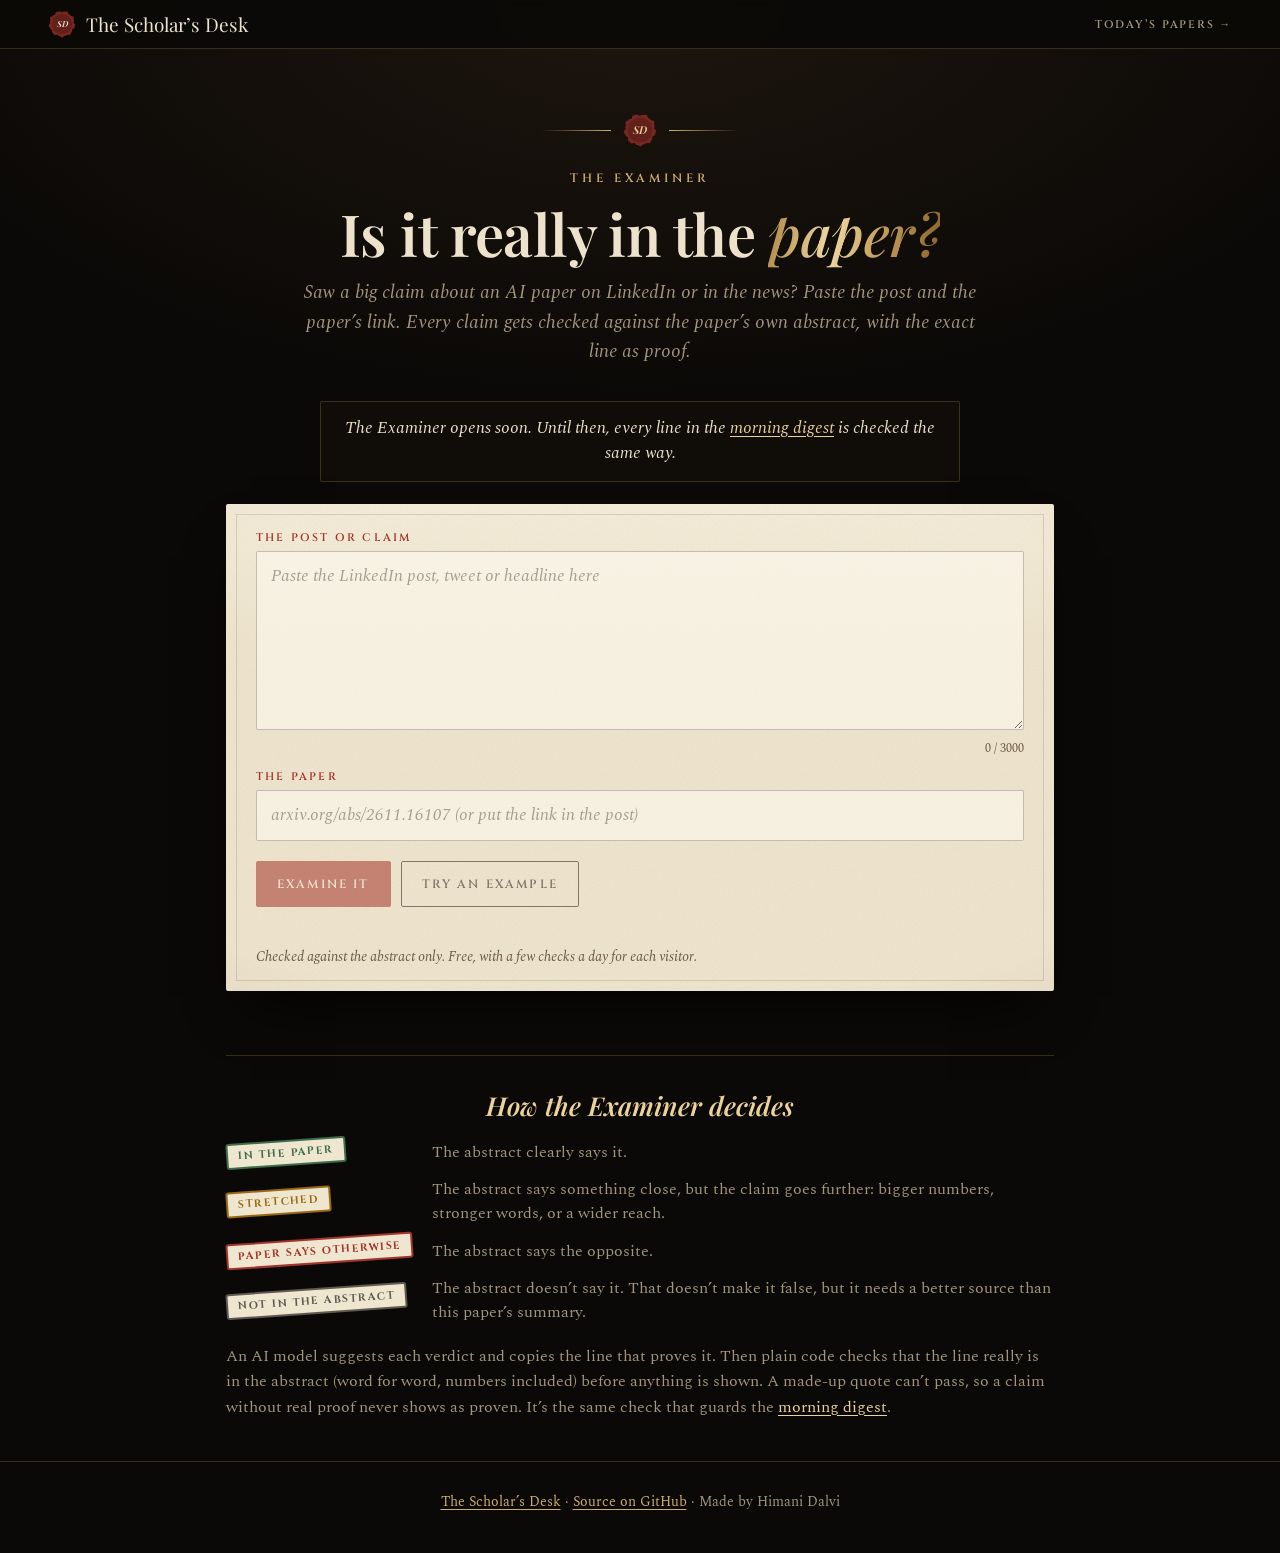
==== check.html @ 6f3ac888 "Add the Examiner: check a post's claims against the paper's abstract Results get their own link for " ====
<!doctype html>
<html lang="en">
<head>
<meta charset="utf-8">
<meta name="viewport" content="width=device-width, initial-scale=1, viewport-fit=cover">
<style>body{margin:0}[hidden]{display:none!important}</style>
<title>The Examiner · The Scholar's Desk</title>
<meta name="description" content="Saw a big claim about an AI paper? Paste the post and the paper link. Every claim is checked against the paper's own abstract, with the exact line as proof.">
<meta property="og:title" content="Is it really in the paper? · The Examiner">
<meta property="og:description" content="Paste a post about an AI paper. Every claim is checked against the paper's own abstract, with the exact line as proof.">
<meta property="og:type" content="website">
<meta property="og:url" content="https://hixyt.github.io/scholars-desk/check.html">
<meta property="og:image" content="https://hixyt.github.io/scholars-desk/assets/og-check.png">
<meta property="og:image:width" content="1200">
<meta property="og:image:height" content="630">
<meta property="og:image:alt" content="A parchment card with two claims, one stamped In the paper and one stamped Not in the abstract, under the words Is it really in the paper?">
<meta name="twitter:card" content="summary_large_image">
<meta name="theme-color" content="#0B0907">
<link rel="icon" type="image/svg+xml" href="assets/favicon.svg">
<link rel="stylesheet" href="https://fonts.googleapis.com/css2?family=Spectral:ital,wght@0,400;0,500;1,400&family=Playfair+Display:ital,wght@0,600;1,500;1,600&family=Cinzel:wght@500;600;700&family=IM+Fell+English:ital@0;1&display=swap">
<link rel="stylesheet" href="site/check.css?v=4ef207d2">
</head>
<body>
<header class="bar">
  <a class="brand" href="./">
    <svg width="28" height="28" viewBox="0 0 100 100" aria-hidden="true"><polygon data-seal fill="#7A2620"></polygon><circle cx="50" cy="50" r="36" fill="#62201B"></circle><text x="50" y="60" text-anchor="middle" fill="#EDE3CC" style="font:italic 600 30px var(--display)">SD</text></svg>
    The Scholar’s Desk
  </a>
  <a class="bar-link" href="./#folio">Today’s papers →</a>
</header>

<main class="wrap">
  <header class="head">
    <span class="orn" aria-hidden="true"><i></i><svg viewBox="0 0 100 100"><polygon data-seal fill="#7A2620"></polygon><circle cx="50" cy="50" r="36" fill="#62201B"></circle><text x="50" y="61" text-anchor="middle" fill="#EBD29B" style="font:italic 600 32px var(--display)">SD</text></svg><i></i></span>
    <span class="numeral">The Examiner</span>
    <h1>Is it really in the <em>paper?</em></h1>
    <p class="dek">Saw a big claim about an AI paper on LinkedIn or in the news? Paste the post and the paper’s link. Every claim gets checked against the paper’s own abstract, with the exact line as proof.</p>
  </header>

  <p class="closed" id="closed" hidden>The Examiner opens soon. Until then, every line in the <a href="./#margins">morning digest</a> is checked the same way.</p>

  <form class="docket" id="docket" novalidate>
    <label class="f-label" for="post">The post or claim</label>
    <textarea id="post" rows="6" maxlength="3000" placeholder="Paste the LinkedIn post, tweet or headline here"></textarea>
    <p class="count" id="count">0 / 3000</p>
    <label class="f-label" for="paper">The paper</label>
    <input id="paper" type="text" inputmode="url" autocomplete="off" spellcheck="false" placeholder="arxiv.org/abs/2611.16107 (or put the link in the post)">
    <div class="f-actions">
      <button type="submit" class="btn red" id="go">Examine it</button>
      <button type="button" class="btn" id="example">Try an example</button>
    </div>
    <p class="f-msg" id="msg" aria-live="polite"></p>
    <p class="f-small">Checked against the abstract only. Free, with a few checks a day for each visitor.</p>
  </form>

  <section class="work" id="work" hidden aria-live="polite">
    <ol class="steps">
      <li data-step="0">Fetching the abstract from arXiv</li>
      <li data-step="1">Pulling the claims out of the post</li>
      <li data-step="2">Checking each claim against the abstract</li>
      <li data-step="3">Making sure every quote is really there</li>
    </ol>
  </section>

  <section class="verdict" id="verdict" hidden></section>

  <section class="how">
    <h2>How the Examiner decides</h2>
    <dl class="legend">
      <div><dt><span class="stamp s-supported">In the paper</span></dt><dd>The abstract clearly says it.</dd></div>
      <div><dt><span class="stamp s-overstated">Stretched</span></dt><dd>The abstract says something close, but the claim goes further: bigger numbers, stronger words, or a wider reach.</dd></div>
      <div><dt><span class="stamp s-contradicted">Paper says otherwise</span></dt><dd>The abstract says the opposite.</dd></div>
      <div><dt><span class="stamp s-not_in_abstract">Not in the abstract</span></dt><dd>The abstract doesn’t say it. That doesn’t make it false, but it needs a better source than this paper’s summary.</dd></div>
    </dl>
    <p>An AI model suggests each verdict and copies the line that proves it. Then plain code checks that the line really is in the abstract (word for word, numbers included) before anything is shown. A made-up quote can’t pass, so a claim without real proof never shows as proven. It’s the same check that guards the <a href="./#margins">morning digest</a>.</p>
  </section>
</main>

<footer class="foot">
  <a href="./">The Scholar’s Desk</a> · <a href="https://github.com/hixyt/scholars-desk">Source on GitHub</a> · Made by Himani Dalvi
</footer>

<script>window.SD_DESK = {"fn": "https://moflbxuaozrcsqbzrwwt.supabase.co/functions/v1/desk", "checker": false};</script>
<script src="site/check.js?v=4ef207d2"></script>
</body>
</html>
---- site/check.css ----
/* The Examiner (check.html): the claim checker. Same palette and type as the main site. */
:root{
  --ink:#0B0907;--ink-2:#14100C;--parchment:#EDE3CC;--muted:#A3957E;--gold:#CFAE6B;--gold-hi:#EBD29B;
  --oxblood:#7A2620;--wax-deep:#62201B;--line:rgba(207,174,107,.22);
  --page:#EFE6D0;--page-2:#E5D8BB;--page-fg:#2B2118;--page-muted:#6B5A45;--page-rule:rgba(43,33,24,.14);--red-ink:#A3342A;
  --sage:#3E6B4A;--amber:#9A6A12;--slate:#5E5A52;
  --display:'Playfair Display',Georgia,'Times New Roman',serif;
  --body:'Spectral',Georgia,'Times New Roman',serif;
  --mono:'Cinzel',Georgia,'Times New Roman',serif;
  --hand:'IM Fell English',Georgia,serif;
  --paper-tex:url("data:image/svg+xml,%3Csvg xmlns='http://www.w3.org/2000/svg' width='200' height='200'%3E%3Cfilter id='n'%3E%3CfeTurbulence type='fractalNoise' baseFrequency='.9' numOctaves='3' stitchTiles='stitch'/%3E%3CfeColorMatrix values='0 0 0 0 .35 0 0 0 0 .26 0 0 0 0 .15 0 0 0 .09 0'/%3E%3C/filter%3E%3Crect width='200' height='200' filter='url(%23n)'/%3E%3C/svg%3E");
  color-scheme:dark;
}
*,*::before,*::after{box-sizing:border-box}
html{scroll-behavior:smooth}
body{background:var(--ink);background-image:radial-gradient(1100px 560px at 50% 0,#1E160F,transparent 70%);color:var(--parchment);font-family:var(--body);overflow-x:clip;min-height:100vh}
a{color:var(--gold-hi);text-underline-offset:3px}
:focus-visible{outline:2px solid var(--gold-hi);outline-offset:3px}
.wrap{max-width:860px;margin:0 auto;padding:0 max(16px,env(safe-area-inset-left,0px)) 40px}

.bar{position:sticky;top:0;z-index:5;display:flex;align-items:center;justify-content:space-between;gap:12px;padding:10px max(16px,env(safe-area-inset-left,0px));background:rgba(11,9,7,.9);backdrop-filter:blur(8px);border-bottom:1px solid var(--line)}
@media (min-width:700px){.bar{padding-inline:48px}}
.brand{display:flex;align-items:center;gap:10px;color:var(--parchment);text-decoration:none;font:400 19px/1 var(--display)}
.bar-link{font:600 11px/1 var(--mono);letter-spacing:.16em;text-transform:uppercase;color:var(--muted);text-decoration:none;white-space:nowrap}
.bar-link:hover{color:var(--gold-hi)}

.head{text-align:center;margin:0 auto;padding:64px 0 34px;max-width:680px}
.orn{display:flex;align-items:center;justify-content:center;gap:12px;margin-bottom:18px}
.orn i{display:block;width:70px;height:1px;background:linear-gradient(90deg,transparent,var(--gold))}
.orn i:last-child{transform:scaleX(-1)}
.orn svg{width:34px;height:34px}
.numeral{font:600 12px/1 var(--mono);letter-spacing:.32em;color:var(--gold);text-transform:uppercase}
.head h1{margin:14px 0 14px;font:600 clamp(34px,6vw,58px)/1.06 var(--display);letter-spacing:-.01em;text-wrap:balance}
.head h1 em{font-style:italic;font-weight:500;background:linear-gradient(100deg,#A9823E,#F0D9A4 38%,#C9A35E 62%,#86622A);-webkit-background-clip:text;background-clip:text;color:transparent}
.dek{margin:0 auto;color:var(--muted);font-size:clamp(17px,1.9vw,19px);line-height:1.55;font-style:italic}
.closed{max-width:640px;margin:0 auto 22px;padding:14px 18px;border:1px solid var(--line);border-radius:2px;text-align:center;font:italic 400 17px/1.5 var(--body);color:var(--parchment);background:rgba(21,17,13,.6)}

/* the docket: paper card with the form */
.docket,.card{position:relative;border-radius:2px;color:var(--page-fg);background-color:var(--page);
  background-image:var(--paper-tex),linear-gradient(180deg,rgba(255,250,235,.4),transparent 28%),radial-gradient(130% 100% at 50% 50%,transparent 55%,rgba(120,88,48,.22));
  box-shadow:0 30px 56px -24px rgba(0,0,0,.95)}
.docket{padding:28px 30px 24px}
.docket::before{content:"";position:absolute;inset:10px;border:1px solid var(--page-rule);pointer-events:none}
.f-label{display:block;margin:0 0 8px;font:600 11px/1 var(--mono);letter-spacing:.2em;text-transform:uppercase;color:var(--red-ink)}
.count{margin:6px 0 16px;text-align:right;font:400 12px/1 var(--body);color:var(--page-muted)}
.docket textarea,.docket input{position:relative;width:100%;padding:12px 14px;border:1px solid rgba(43,33,24,.25);border-radius:2px;background:rgba(255,252,242,.55);color:var(--page-fg);font:400 17px/1.5 var(--body);resize:vertical}
.docket textarea:focus,.docket input:focus{outline:none;border-color:var(--red-ink);background:rgba(255,252,242,.85)}
.docket textarea::placeholder,.docket input::placeholder{color:rgba(43,33,24,.4);font-style:italic}
.f-actions{display:flex;flex-wrap:wrap;gap:10px;margin-top:20px}
.btn{display:inline-flex;align-items:center;justify-content:center;min-height:46px;padding:0 20px;border:1px solid var(--page-fg);border-radius:2px;background:transparent;color:var(--page-fg);font:600 12px/1 var(--mono);letter-spacing:.18em;text-transform:uppercase;text-decoration:none;cursor:pointer;transition:background .2s,color .2s}
.btn.red{border-color:var(--red-ink);background:var(--red-ink);color:var(--page)}
.btn.red:hover{background:#8A2A22}
.btn:disabled{opacity:.55;cursor:default}
.f-msg{min-height:1.4em;margin:12px 0 0;font:italic 400 16px/1.45 var(--body);color:var(--red-ink)}
.f-small{margin:4px 0 0;font:italic 400 14px/1.5 var(--body);color:var(--page-muted)}

/* working */
.work{margin:28px auto 0;max-width:520px}
.steps{list-style:none;margin:0;padding:0;display:grid;gap:12px}
.steps li{position:relative;padding-left:34px;font:italic 400 17px/1.4 var(--body);color:var(--muted);opacity:.45;transition:opacity .4s,color .4s}
.steps li::before{content:"";position:absolute;left:4px;top:4px;width:16px;height:16px;border:1px solid var(--gold);border-radius:50%}
.steps li.now{opacity:1;color:var(--parchment)}
.steps li.now::before{border-top-color:transparent;animation:spin .9s linear infinite}
.steps li.done{opacity:1;color:var(--gold-hi)}
.steps li.done::before{content:"✓";display:grid;place-items:center;border-color:var(--gold);background:var(--gold);color:var(--ink);font:700 11px/1 var(--body)}
@keyframes spin{to{transform:rotate(360deg)}}

/* the verdict */
.verdict{margin-top:36px}
.v-paper{padding:22px 26px;margin-bottom:22px}
.v-kicker{margin:0 0 8px;font:600 11px/1 var(--mono);letter-spacing:.2em;text-transform:uppercase;color:var(--red-ink)}
.v-title{margin:0 0 8px;font:italic 600 clamp(22px,3vw,28px)/1.25 var(--display)}
.v-title a{color:var(--page-fg);text-decoration-color:rgba(43,33,24,.3)}
.v-meta{margin:0;font:400 14.5px/1.5 var(--body);color:var(--page-muted)}
.v-sum{margin:30px 0 14px;text-align:center}
.v-sum h2{margin:0 0 6px;font:italic 600 clamp(26px,4vw,36px)/1.2 var(--display);color:var(--parchment);text-wrap:balance}
.v-sum p{margin:0;color:var(--muted);font-style:italic;font-size:16.5px}
.v-bar{display:flex;height:10px;margin:18px auto 8px;max-width:520px;border-radius:5px;overflow:hidden;background:#2A211A}
.v-bar span{display:block;height:100%}
.v-keys{display:flex;flex-wrap:wrap;justify-content:center;gap:6px 16px;margin:0 0 26px;font:600 10.5px/1 var(--mono);letter-spacing:.14em;text-transform:uppercase;color:var(--muted)}
.v-keys b{display:inline-block;width:9px;height:9px;margin-right:6px;border-radius:50%;vertical-align:-1px}

.claims{list-style:none;margin:0;padding:0;display:grid;gap:16px;counter-reset:c}
.claim{position:relative;padding:22px 26px 20px 62px;opacity:0;transform:translateY(14px);animation:rise .55s cubic-bezier(.2,.8,.2,1) forwards;animation-delay:calc(var(--i) * 140ms)}
.claim::before{counter-increment:c;content:counter(c,upper-roman);position:absolute;left:22px;top:22px;font:italic 600 20px/1 var(--display);color:var(--red-ink)}
.c-text{margin:0 0 12px;padding-right:150px;font:italic 500 19px/1.45 var(--display)}
.claim.v-not_in_abstract .c-text,.claim.v-contradicted .c-text{text-decoration:line-through;text-decoration-color:rgba(163,52,42,.55);text-decoration-thickness:1.5px}
.c-proof{margin:0 0 8px;padding-left:14px;border-left:3px solid var(--gold);font:400 15.5px/1.55 var(--body);color:var(--page-fg)}
.c-proof b,.c-why b{font:600 10px/1 var(--mono);letter-spacing:.16em;text-transform:uppercase;color:var(--page-muted);margin-right:6px}
.c-why{margin:0;font:italic 400 15px/1.5 var(--body);color:var(--page-muted)}
.claim .stamp{position:absolute;right:18px;top:18px;transform:rotate(-7deg)}
@keyframes rise{to{opacity:1;transform:none}}

.stamp{display:inline-block;padding:6px 10px 5px;border:2px solid currentColor;border-radius:3px;font:700 10.5px/1 var(--mono);letter-spacing:.14em;text-transform:uppercase;white-space:nowrap;mix-blend-mode:multiply}
.s-supported{color:var(--sage)}
.s-overstated{color:var(--amber)}
.s-contradicted{color:var(--red-ink)}
.s-not_in_abstract{color:var(--slate)}
.claim .stamp{animation:thump .45s cubic-bezier(.3,1.6,.5,1) both;animation-delay:calc(var(--i) * 140ms + 380ms)}
@keyframes thump{0%{opacity:0;transform:scale(1.8) rotate(-18deg)}100%{opacity:1;transform:scale(1) rotate(-7deg)}}

.v-note{margin:22px 0 0;padding:16px 20px;border:1px solid var(--line);border-radius:2px;font:italic 400 15.5px/1.55 var(--body);color:var(--muted);background:rgba(21,17,13,.55)}
.v-empty{padding:24px 26px;text-align:center;font:italic 400 18px/1.5 var(--body)}
.v-share{display:flex;flex-wrap:wrap;justify-content:center;gap:10px;margin:26px 0 0}
.v-share .btn{border-color:var(--line);color:var(--parchment);background:rgba(21,17,13,.7)}
.v-share .btn:hover{border-color:var(--gold);color:var(--gold-hi)}
.v-share .btn.gold{border-color:var(--gold);background:var(--gold);color:var(--ink)}
.v-post{margin:24px 0 0}
.v-post summary{cursor:pointer;font:600 11px/1 var(--mono);letter-spacing:.16em;text-transform:uppercase;color:var(--muted);list-style:none;text-align:center}
.v-post summary::-webkit-details-marker{display:none}
.v-post blockquote{margin:12px 0 0;padding:14px 18px;border-left:3px solid var(--line);white-space:pre-wrap;font:italic 400 15.5px/1.55 var(--body);color:var(--muted)}

.how{margin:64px 0 0;padding-top:34px;border-top:1px solid var(--line)}
.how h2{margin:0 0 18px;text-align:center;font:italic 600 26px/1.2 var(--display);color:var(--gold-hi)}
.legend{margin:0 0 20px;display:grid;gap:12px}
.legend div{display:grid;grid-template-columns:190px minmax(0,1fr);gap:16px;align-items:center}
.legend dt .stamp{background:var(--page);mix-blend-mode:normal;transform:rotate(-4deg)}
.legend dd{margin:0;color:var(--muted);font-size:16px;line-height:1.5}
.how p{margin:0;color:var(--muted);font-size:16px;line-height:1.6}
.foot{padding:30px 16px 40px;text-align:center;font:400 13.5px/1.6 var(--body);color:var(--muted);border-top:1px solid var(--line)}
.foot a{color:var(--gold)}

@media (max-width:620px){
  .head{padding-top:44px}
  .docket{padding:24px 18px 20px}
  .claim{padding:18px 18px 18px 50px}
  .claim::before{left:16px;top:20px}
  .c-text{padding-right:0;font-size:18px}
  .claim .stamp{position:static;display:inline-block;margin:0 0 10px;transform:rotate(-3deg)}
  .legend div{grid-template-columns:1fr;gap:6px}
  .brand{font-size:17px}
}
@media (prefers-reduced-motion:reduce){
  .claim,.claim .stamp{animation:none;opacity:1;transform:none}
  .claim .stamp{transform:rotate(-7deg)}
  .steps li.now::before{animation:none}
}
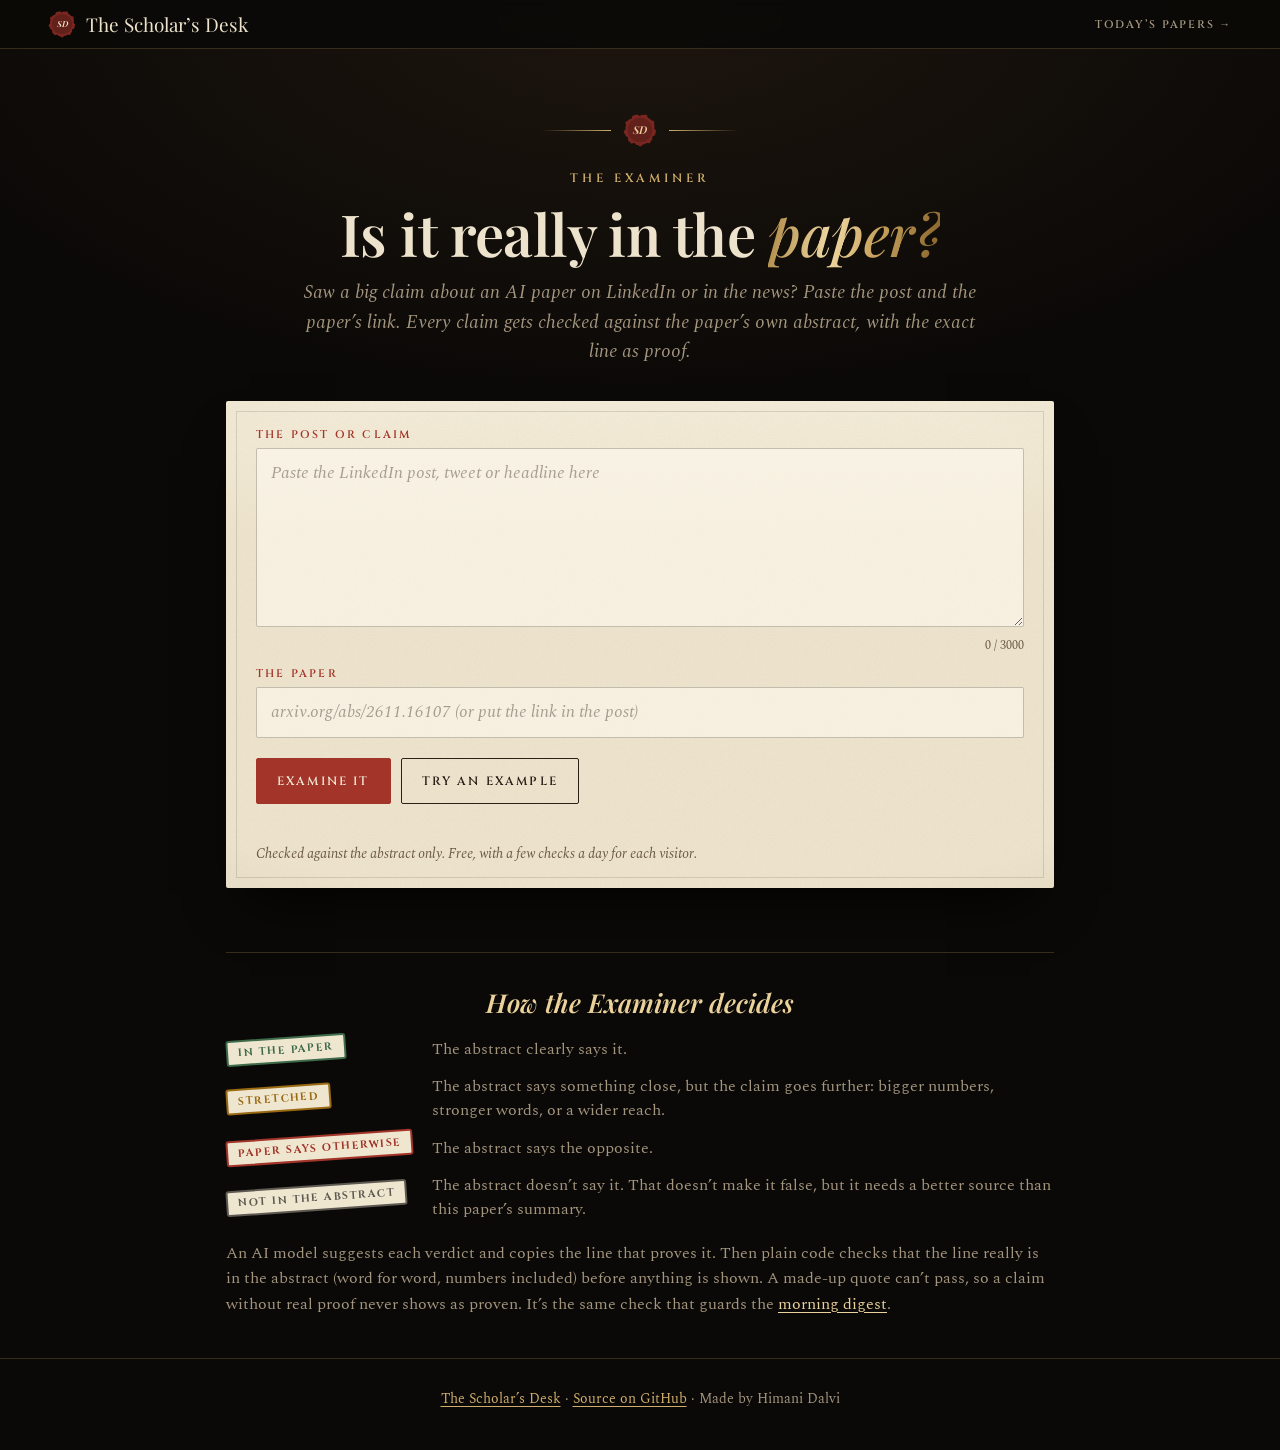
==== commit 96b0d01f: "Switch on the subscribe form and the Examiner" ====
--- a/check.html
+++ b/check.html
@@ -80,7 +80,7 @@
   <a href="./">The Scholar’s Desk</a> · <a href="https://github.com/hixyt/scholars-desk">Source on GitHub</a> · Made by Himani Dalvi
 </footer>
 
-<script>window.SD_DESK = {"fn": "https://moflbxuaozrcsqbzrwwt.supabase.co/functions/v1/desk", "checker": false};</script>
+<script>window.SD_DESK = {"fn": "https://moflbxuaozrcsqbzrwwt.supabase.co/functions/v1/desk", "checker": true};</script>
 <script src="site/check.js?v=4ef207d2"></script>
 </body>
 </html>
